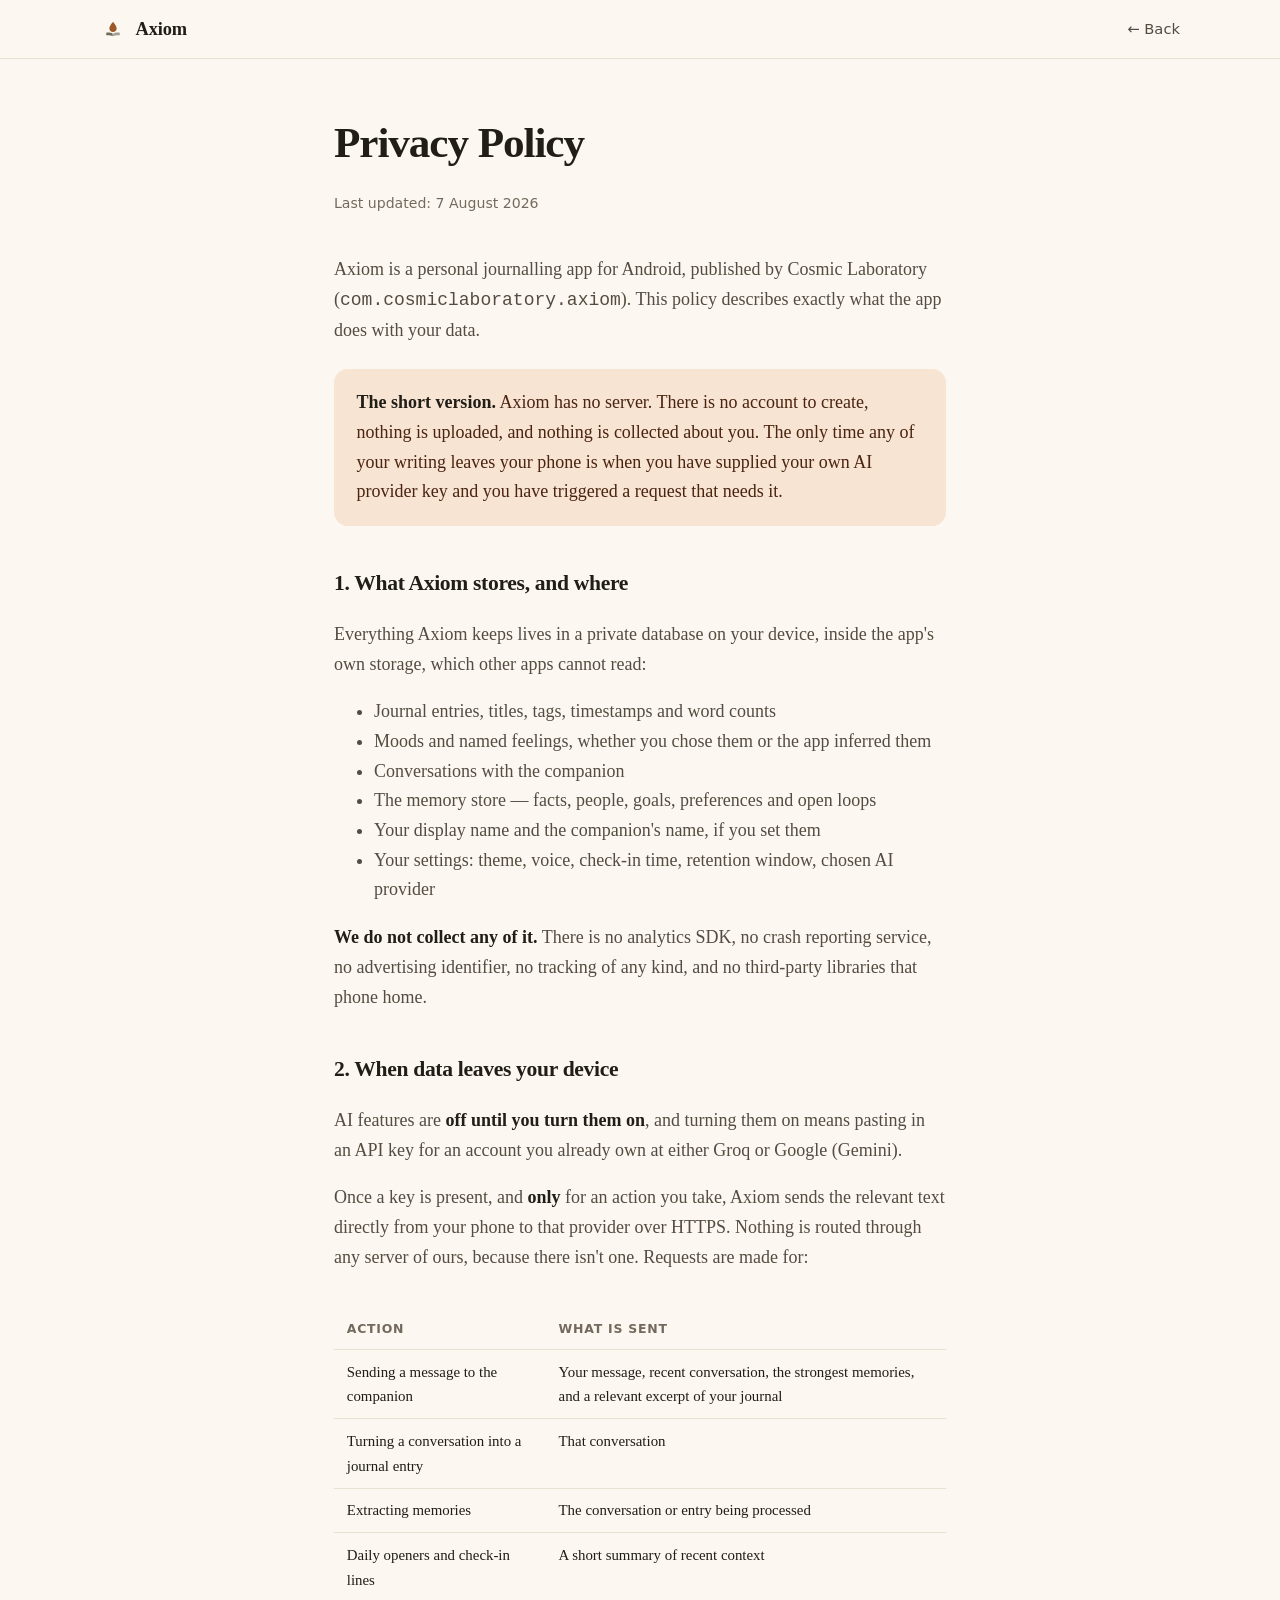
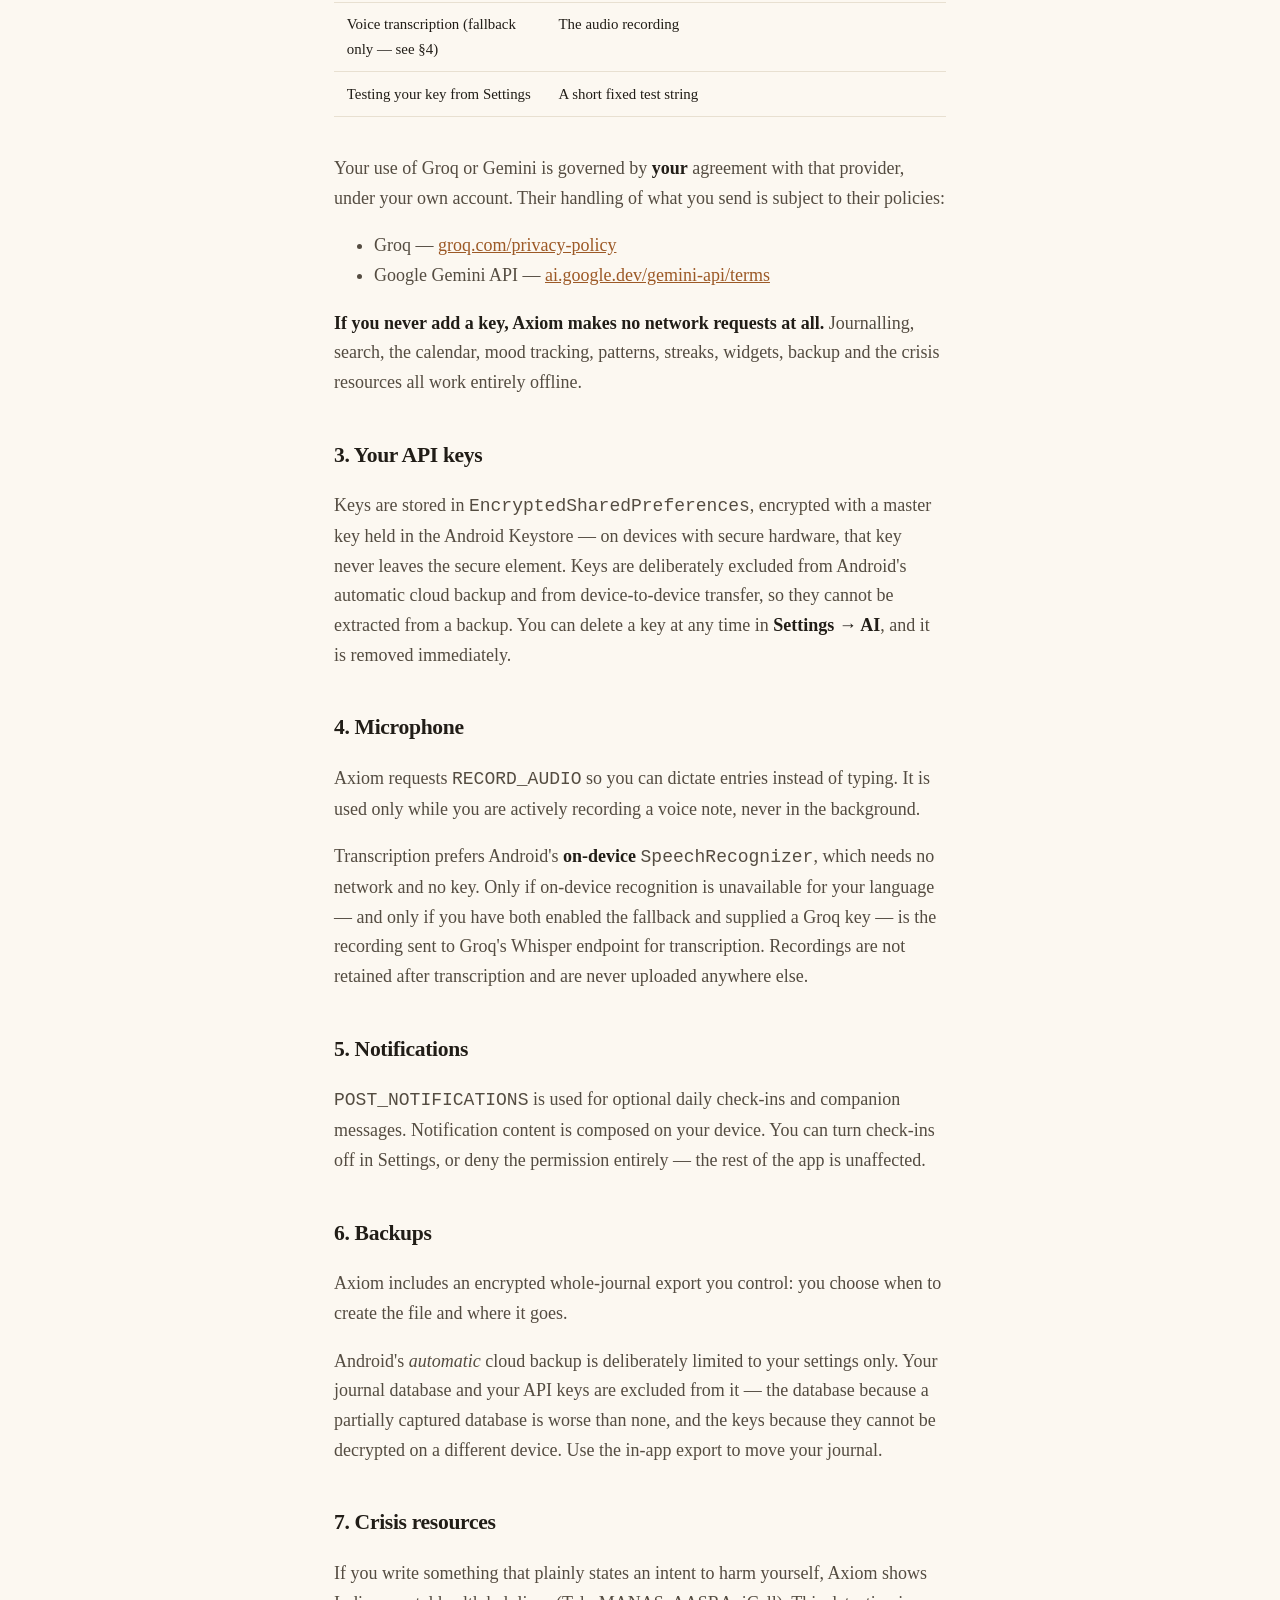
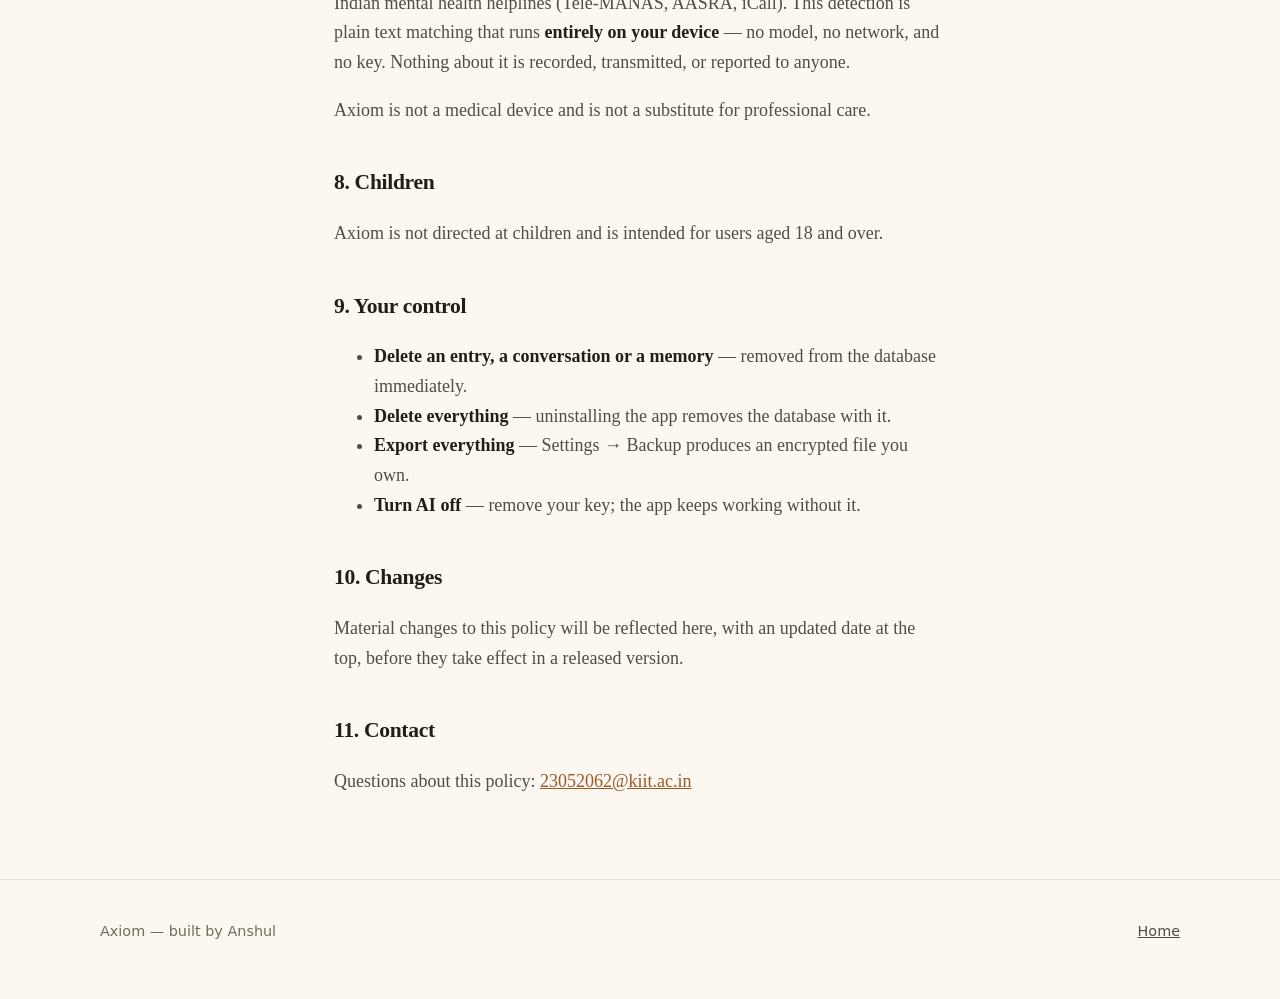
==== privacy.html @ 736e86ac "Axiom showcase site: landing page, privacy policy, screenshots" ====
<!doctype html>
<html lang="en">
<head>
<meta charset="utf-8">
<meta name="viewport" content="width=device-width, initial-scale=1">
<title>Privacy Policy — Axiom</title>
<meta name="description" content="Axiom's privacy policy. No account, no server, no telemetry. Your journal stays on your device.">
<meta name="theme-color" content="#FCF8F1" media="(prefers-color-scheme: light)">
<meta name="theme-color" content="#0D0C0B" media="(prefers-color-scheme: dark)">
<link rel="stylesheet" href="assets/css/style.css">
<link rel="icon" href="data:image/svg+xml,<svg xmlns='http://www.w3.org/2000/svg' viewBox='0 0 108 108'><rect width='108' height='108' rx='24' fill='%230D0C0B'/><path d='M54 24C54 24 69 41 69 51.5C69 59.8 62.3 66.5 54 66.5C45.7 66.5 39 59.8 39 51.5C39 41 54 24 54 24Z' fill='%23DD9A55'/></svg>">
</head>
<body>

<header class="site">
  <div class="wrap">
    <div class="brand">
      <svg width="26" height="26" viewBox="0 0 108 108" aria-hidden="true">
        <path d="M54,24C54,24 69,41 69,51.5C69,59.8 62.3,66.5 54,66.5C45.7,66.5 39,59.8 39,51.5C39,41 54,24 54,24Z" fill="var(--accent)"/>
        <path d="M26,69.5C35,68.1 46,69.7 53,73.5L53,84C46,80.2 35,78.6 26,80Z" fill="var(--ink-faint)"/>
        <path d="M82,69.5C73,68.1 62,69.7 55,73.5L55,84C62,80.2 73,78.6 82,80Z" fill="var(--ink-faint)" opacity=".65"/>
      </svg>
      Axiom
    </div>
    <nav class="site"><a href="index.html">← Back</a></nav>
  </div>
</header>

<main class="wrap doc">

<h1>Privacy Policy</h1>
<p class="updated">Last updated: 7 August 2026</p>

<p>
  Axiom is a personal journalling app for Android, published by Cosmic Laboratory
  (<code>com.cosmiclaboratory.axiom</code>). This policy describes exactly what the app does with
  your data.
</p>

<div class="callout">
  <p>
    <strong>The short version.</strong> Axiom has no server. There is no account to create,
    nothing is uploaded, and nothing is collected about you. The only time any of your writing
    leaves your phone is when you have supplied your own AI provider key and you have triggered a
    request that needs it.
  </p>
</div>

<h2>1. What Axiom stores, and where</h2>
<p>Everything Axiom keeps lives in a private database on your device, inside the app's own storage, which other apps cannot read:</p>
<ul>
  <li>Journal entries, titles, tags, timestamps and word counts</li>
  <li>Moods and named feelings, whether you chose them or the app inferred them</li>
  <li>Conversations with the companion</li>
  <li>The memory store — facts, people, goals, preferences and open loops</li>
  <li>Your display name and the companion's name, if you set them</li>
  <li>Your settings: theme, voice, check-in time, retention window, chosen AI provider</li>
</ul>
<p>
  <strong>We do not collect any of it.</strong> There is no analytics SDK, no crash reporting
  service, no advertising identifier, no tracking of any kind, and no third-party libraries that
  phone home.
</p>

<h2>2. When data leaves your device</h2>
<p>
  AI features are <strong>off until you turn them on</strong>, and turning them on means pasting
  in an API key for an account you already own at either Groq or Google (Gemini).
</p>
<p>
  Once a key is present, and <strong>only</strong> for an action you take, Axiom sends the
  relevant text directly from your phone to that provider over HTTPS. Nothing is routed through
  any server of ours, because there isn't one. Requests are made for:
</p>

<div class="table-scroll">
<table>
  <thead><tr><th>Action</th><th>What is sent</th></tr></thead>
  <tbody>
    <tr><td>Sending a message to the companion</td><td>Your message, recent conversation, the strongest memories, and a relevant excerpt of your journal</td></tr>
    <tr><td>Turning a conversation into a journal entry</td><td>That conversation</td></tr>
    <tr><td>Extracting memories</td><td>The conversation or entry being processed</td></tr>
    <tr><td>Daily openers and check-in lines</td><td>A short summary of recent context</td></tr>
    <tr><td>Voice transcription (fallback only — see §4)</td><td>The audio recording</td></tr>
    <tr><td>Testing your key from Settings</td><td>A short fixed test string</td></tr>
  </tbody>
</table>
</div>

<p>
  Your use of Groq or Gemini is governed by <strong>your</strong> agreement with that provider,
  under your own account. Their handling of what you send is subject to their policies:
</p>
<ul>
  <li>Groq — <a href="https://groq.com/privacy-policy/" rel="noopener">groq.com/privacy-policy</a></li>
  <li>Google Gemini API — <a href="https://ai.google.dev/gemini-api/terms" rel="noopener">ai.google.dev/gemini-api/terms</a></li>
</ul>

<p>
  <strong>If you never add a key, Axiom makes no network requests at all.</strong> Journalling,
  search, the calendar, mood tracking, patterns, streaks, widgets, backup and the crisis resources
  all work entirely offline.
</p>

<h2>3. Your API keys</h2>
<p>
  Keys are stored in <code>EncryptedSharedPreferences</code>, encrypted with a master key held in
  the Android Keystore — on devices with secure hardware, that key never leaves the secure
  element. Keys are deliberately excluded from Android's automatic cloud backup and from
  device-to-device transfer, so they cannot be extracted from a backup. You can delete a key at
  any time in <strong>Settings → AI</strong>, and it is removed immediately.
</p>

<h2>4. Microphone</h2>
<p>
  Axiom requests <code>RECORD_AUDIO</code> so you can dictate entries instead of typing. It is
  used only while you are actively recording a voice note, never in the background.
</p>
<p>
  Transcription prefers Android's <strong>on-device</strong> <code>SpeechRecognizer</code>, which
  needs no network and no key. Only if on-device recognition is unavailable for your language —
  and only if you have both enabled the fallback and supplied a Groq key — is the recording sent
  to Groq's Whisper endpoint for transcription. Recordings are not retained after transcription
  and are never uploaded anywhere else.
</p>

<h2>5. Notifications</h2>
<p>
  <code>POST_NOTIFICATIONS</code> is used for optional daily check-ins and companion messages.
  Notification content is composed on your device. You can turn check-ins off in Settings, or deny
  the permission entirely — the rest of the app is unaffected.
</p>

<h2>6. Backups</h2>
<p>
  Axiom includes an encrypted whole-journal export you control: you choose when to create the file
  and where it goes.
</p>
<p>
  Android's <em>automatic</em> cloud backup is deliberately limited to your settings only. Your
  journal database and your API keys are excluded from it — the database because a partially
  captured database is worse than none, and the keys because they cannot be decrypted on a
  different device. Use the in-app export to move your journal.
</p>

<h2>7. Crisis resources</h2>
<p>
  If you write something that plainly states an intent to harm yourself, Axiom shows Indian mental
  health helplines (Tele-MANAS, AASRA, iCall). This detection is plain text matching that runs
  <strong>entirely on your device</strong> — no model, no network, and no key. Nothing about it is
  recorded, transmitted, or reported to anyone.
</p>
<p>Axiom is not a medical device and is not a substitute for professional care.</p>

<h2>8. Children</h2>
<p>Axiom is not directed at children and is intended for users aged 18 and over.</p>

<h2>9. Your control</h2>
<ul>
  <li><strong>Delete an entry, a conversation or a memory</strong> — removed from the database immediately.</li>
  <li><strong>Delete everything</strong> — uninstalling the app removes the database with it.</li>
  <li><strong>Export everything</strong> — Settings → Backup produces an encrypted file you own.</li>
  <li><strong>Turn AI off</strong> — remove your key; the app keeps working without it.</li>
</ul>

<h2>10. Changes</h2>
<p>
  Material changes to this policy will be reflected here, with an updated date at the top, before
  they take effect in a released version.
</p>

<h2>11. Contact</h2>
<p>Questions about this policy: <a href="mailto:23052062@kiit.ac.in">23052062@kiit.ac.in</a></p>

</main>

<footer class="site">
  <div class="wrap">
    <span>Axiom — built by Anshul</span>
    <span><a href="index.html">Home</a></span>
  </div>
</footer>

</body>
</html>
---- assets/css/style.css ----
/* Axiom — Ember & Paper.
   Palette lifted verbatim from ui/theme/AxiomColors.kt so the site and the app
   are made of the same material. */

:root {
    --canvas: #FCF8F1;
    --surface: #FFFCF7;
    --raised: #FFFFFF;
    --sunken: #F3EDE1;
    --ink: #211D17;
    --ink-muted: #544C41;
    --ink-faint: #736A5D;
    --hairline: #E8E0D1;
    --accent: #9C5926;
    --on-accent: #FFFFFF;
    --accent-soft: #F7E4D2;
    --on-accent-soft: #4A2410;
    --ai-tint: #4E5A8C;
    --positive: #3F6B41;
    --highlight: #FBEAB4;

    --measure: 68ch;
    --radius: 14px;
    --shadow: 0 1px 2px rgba(33, 29, 23, .05), 0 8px 24px rgba(33, 29, 23, .06);
}

@media (prefers-color-scheme: dark) {
    :root {
        --canvas: #0D0C0B;
        --surface: #151312;
        --raised: #1E1B19;
        --sunken: #12100F;
        --ink: #EDE6D9;
        --ink-muted: #A79E90;
        --ink-faint: #857D71;
        --hairline: #26231F;
        --accent: #D99A5B;
        --on-accent: #2A1705;
        --accent-soft: #33261A;
        --on-accent-soft: #EDE6D9;
        --ai-tint: #98A2CF;
        --positive: #7FA97F;
        --highlight: #4A3D18;
        --shadow: 0 1px 2px rgba(0, 0, 0, .4), 0 8px 24px rgba(0, 0, 0, .3);
    }
}

* { box-sizing: border-box; }

html { scroll-behavior: smooth; }

body {
    margin: 0;
    background: var(--canvas);
    color: var(--ink);
    font-family: ui-serif, Georgia, "Iowan Old Style", "Times New Roman", serif;
    font-size: 18px;
    line-height: 1.65;
    -webkit-font-smoothing: antialiased;
    overflow-x: hidden;
}

.ui {
    font-family: ui-sans-serif, system-ui, -apple-system, "Segoe UI", Roboto, sans-serif;
}

.wrap {
    width: min(1080px, calc(100% - 2.5rem));
    margin-inline: auto;
}

/* ---- header ---------------------------------------------------------- */

header.site {
    position: sticky;
    top: 0;
    z-index: 10;
    background: color-mix(in srgb, var(--canvas) 88%, transparent);
    backdrop-filter: blur(12px);
    border-bottom: 1px solid var(--hairline);
}

header.site .wrap {
    display: flex;
    align-items: center;
    justify-content: space-between;
    gap: 1rem;
    padding: .85rem 0;
}

.brand {
    display: flex;
    align-items: center;
    gap: .6rem;
    font-weight: 600;
    font-size: 1.15rem;
    letter-spacing: -.01em;
}

.brand svg { display: block; }

nav.site {
    display: flex;
    gap: 1.5rem;
    font-family: ui-sans-serif, system-ui, sans-serif;
    font-size: .92rem;
}

nav.site a {
    color: var(--ink-muted);
    text-decoration: none;
}

nav.site a:hover { color: var(--accent); }

@media (max-width: 640px) {
    nav.site { display: none; }
}

/* ---- hero ------------------------------------------------------------ */

.hero {
    padding: 5.5rem 0 3rem;
    text-align: center;
}

.hero h1 {
    font-size: clamp(2.4rem, 6vw, 4rem);
    line-height: 1.08;
    letter-spacing: -.025em;
    margin: 0 0 1.2rem;
    max-width: 16ch;
    margin-inline: auto;
}

.hero .lead {
    font-size: clamp(1.05rem, 2.2vw, 1.3rem);
    color: var(--ink-muted);
    max-width: 54ch;
    margin: 0 auto 2rem;
}

.pills {
    display: flex;
    flex-wrap: wrap;
    gap: .5rem;
    justify-content: center;
    font-family: ui-sans-serif, system-ui, sans-serif;
    font-size: .82rem;
}

.pill {
    background: var(--accent-soft);
    color: var(--on-accent-soft);
    border-radius: 999px;
    padding: .3rem .85rem;
    white-space: nowrap;
}

/* ---- phone rail ------------------------------------------------------ */

.rail {
    display: flex;
    gap: 1.25rem;
    overflow-x: auto;
    padding: 2.5rem .25rem 3rem;
    scroll-snap-type: x mandatory;
    scrollbar-width: thin;
}

.rail figure {
    margin: 0;
    flex: 0 0 auto;
    width: 236px;
    scroll-snap-align: center;
}

.phone {
    border-radius: 26px;
    border: 1px solid var(--hairline);
    box-shadow: var(--shadow);
    overflow: hidden;
    background: var(--raised);
    aspect-ratio: 1080 / 2400;
}

.phone img {
    display: block;
    width: 100%;
    height: 100%;
    object-fit: cover;
}

.rail figcaption {
    font-family: ui-sans-serif, system-ui, sans-serif;
    font-size: .84rem;
    color: var(--ink-faint);
    text-align: center;
    margin-top: .7rem;
    padding-inline: .4rem;
}

/* ---- sections -------------------------------------------------------- */

section { padding: 3.5rem 0; }

section > .wrap > h2 {
    font-size: clamp(1.7rem, 3.4vw, 2.3rem);
    letter-spacing: -.02em;
    margin: 0 0 .5rem;
}

.section-lead {
    color: var(--ink-muted);
    max-width: var(--measure);
    margin: 0 0 2.5rem;
}

.grid {
    display: grid;
    grid-template-columns: repeat(auto-fit, minmax(260px, 1fr));
    gap: 1.1rem;
}

.card {
    background: var(--surface);
    border: 1px solid var(--hairline);
    border-radius: var(--radius);
    padding: 1.4rem 1.5rem;
}

.card h3 {
    font-size: 1.12rem;
    margin: 0 0 .5rem;
    letter-spacing: -.01em;
}

.card p {
    margin: 0;
    color: var(--ink-muted);
    font-size: .97rem;
}

.card .tag {
    display: inline-block;
    font-family: ui-sans-serif, system-ui, sans-serif;
    font-size: .7rem;
    letter-spacing: .07em;
    text-transform: uppercase;
    color: var(--accent);
    margin-bottom: .55rem;
}

/* ---- privacy band ---------------------------------------------------- */

.band {
    background: var(--sunken);
    border-block: 1px solid var(--hairline);
}

.band .wrap {
    max-width: var(--measure);
    text-align: center;
}

.band h2 { margin-top: 0; }

.band p { color: var(--ink-muted); }

/* ---- engineering ----------------------------------------------------- */

.eng {
    display: grid;
    grid-template-columns: repeat(auto-fit, minmax(300px, 1fr));
    gap: 1.1rem;
}

.eng article {
    background: var(--surface);
    border: 1px solid var(--hairline);
    border-left: 3px solid var(--accent);
    border-radius: var(--radius);
    padding: 1.4rem 1.5rem;
}

.eng h3 {
    font-size: 1.08rem;
    margin: 0 0 .55rem;
}

.eng p {
    margin: 0 0 .7rem;
    font-size: .95rem;
    color: var(--ink-muted);
}

.eng p:last-child { margin-bottom: 0; }

.eng code, .stat code {
    font-family: ui-monospace, "SF Mono", Menlo, Consolas, monospace;
    font-size: .86em;
    background: var(--sunken);
    padding: .1em .35em;
    border-radius: 4px;
    color: var(--ink);
}

.stats {
    display: grid;
    grid-template-columns: repeat(auto-fit, minmax(140px, 1fr));
    gap: 1px;
    background: var(--hairline);
    border: 1px solid var(--hairline);
    border-radius: var(--radius);
    overflow: hidden;
    margin-bottom: 2.5rem;
}

.stat {
    background: var(--surface);
    padding: 1.2rem 1rem;
    text-align: center;
}

.stat b {
    display: block;
    font-size: 1.75rem;
    letter-spacing: -.02em;
    line-height: 1.1;
}

.stat span {
    font-family: ui-sans-serif, system-ui, sans-serif;
    font-size: .78rem;
    color: var(--ink-faint);
}

/* ---- footer ---------------------------------------------------------- */

footer.site {
    border-top: 1px solid var(--hairline);
    padding: 2.5rem 0 3.5rem;
    font-family: ui-sans-serif, system-ui, sans-serif;
    font-size: .9rem;
    color: var(--ink-faint);
}

footer.site .wrap {
    display: flex;
    flex-wrap: wrap;
    gap: 1rem;
    justify-content: space-between;
    align-items: center;
}

footer.site a { color: var(--ink-muted); }

/* ---- long-form (privacy) --------------------------------------------- */

.doc {
    max-width: var(--measure);
    padding-block: 3rem 4rem;
}

.doc h1 {
    font-size: clamp(2rem, 5vw, 2.7rem);
    letter-spacing: -.025em;
    margin: 0 0 .3rem;
}

.doc .updated {
    font-family: ui-sans-serif, system-ui, sans-serif;
    font-size: .88rem;
    color: var(--ink-faint);
    margin-bottom: 2.5rem;
}

.doc h2 {
    font-size: 1.35rem;
    letter-spacing: -.015em;
    margin: 2.5rem 0 .6rem;
}

.doc p, .doc li { color: var(--ink-muted); }

.doc strong { color: var(--ink); }

.doc a { color: var(--accent); }

.doc table {
    width: 100%;
    border-collapse: collapse;
    font-size: .93rem;
    margin: 1.2rem 0;
}

.doc th, .doc td {
    text-align: left;
    padding: .6rem .8rem;
    border-bottom: 1px solid var(--hairline);
    vertical-align: top;
}

.doc th {
    font-family: ui-sans-serif, system-ui, sans-serif;
    font-size: .78rem;
    letter-spacing: .06em;
    text-transform: uppercase;
    color: var(--ink-faint);
}

.table-scroll { overflow-x: auto; }

.callout {
    background: var(--accent-soft);
    color: var(--on-accent-soft);
    border-radius: var(--radius);
    padding: 1.2rem 1.4rem;
    margin: 1.5rem 0;
}

.callout p { color: inherit; margin: 0; }
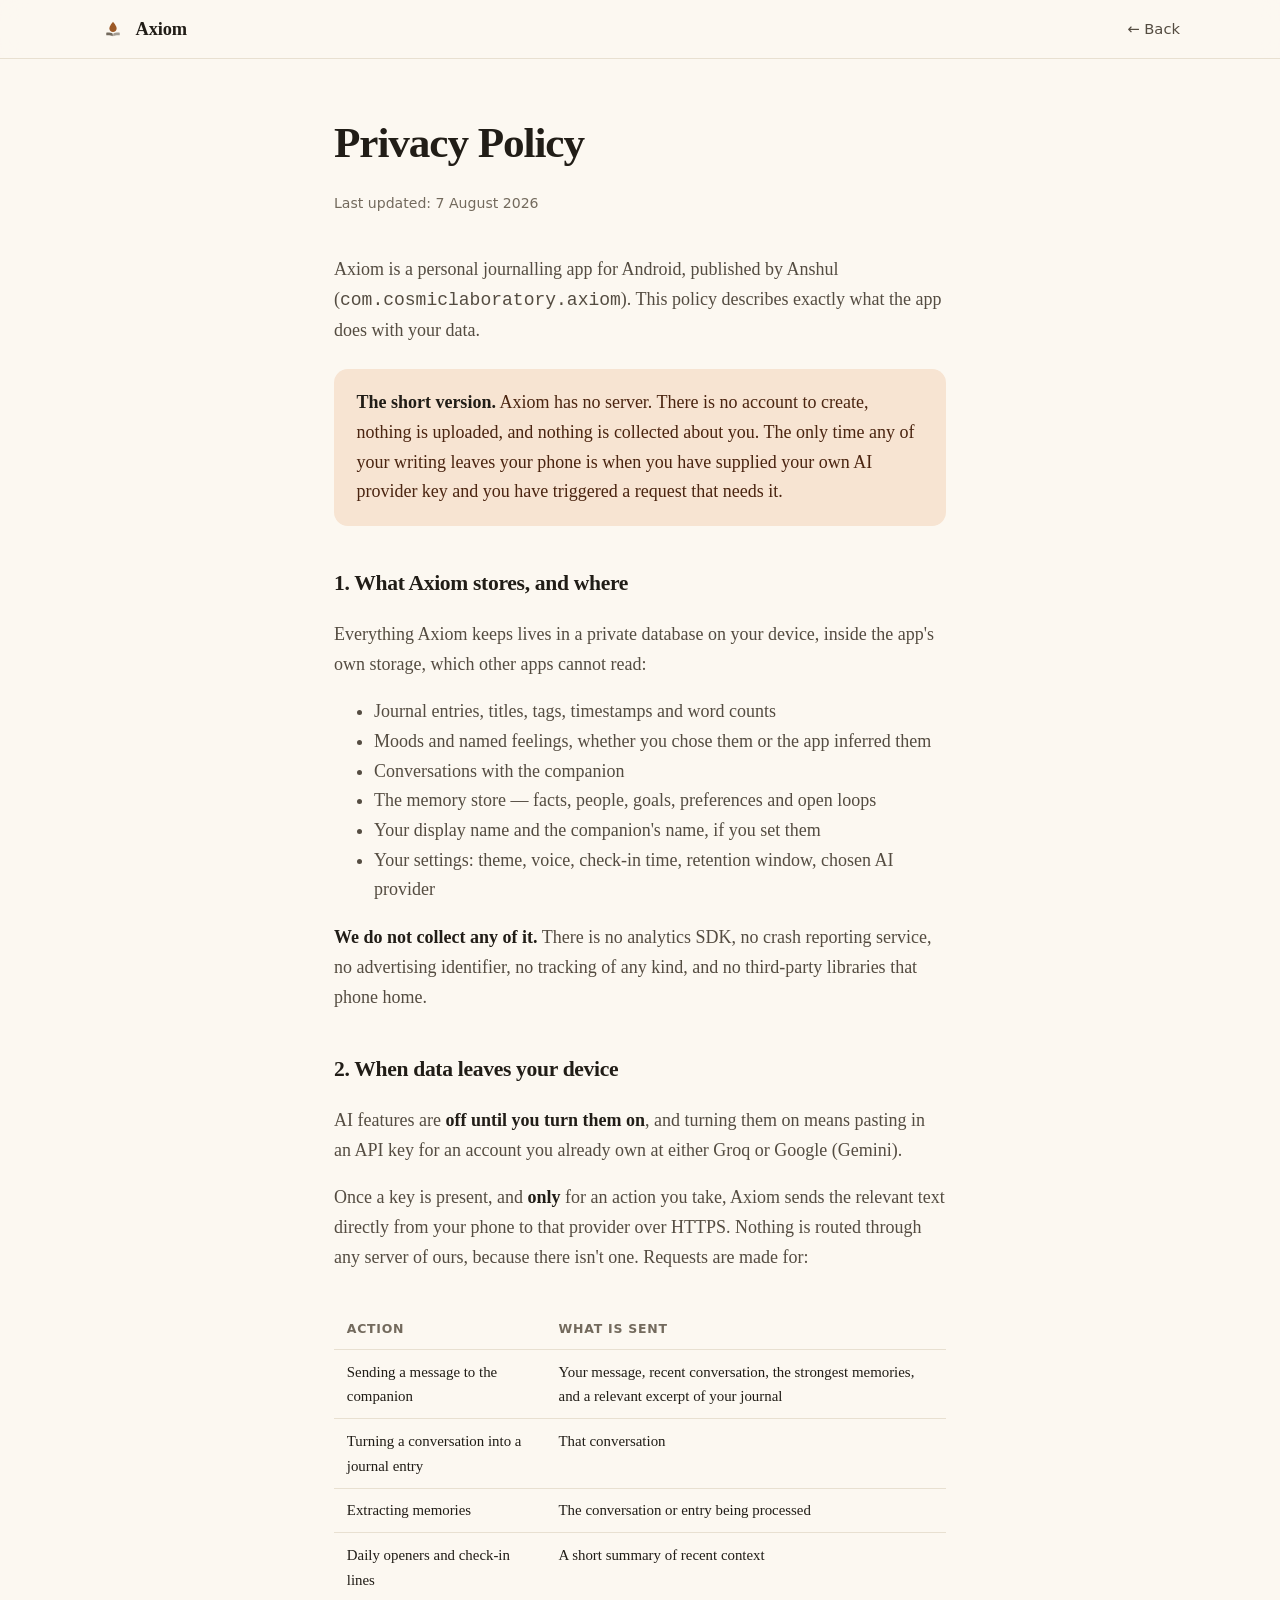
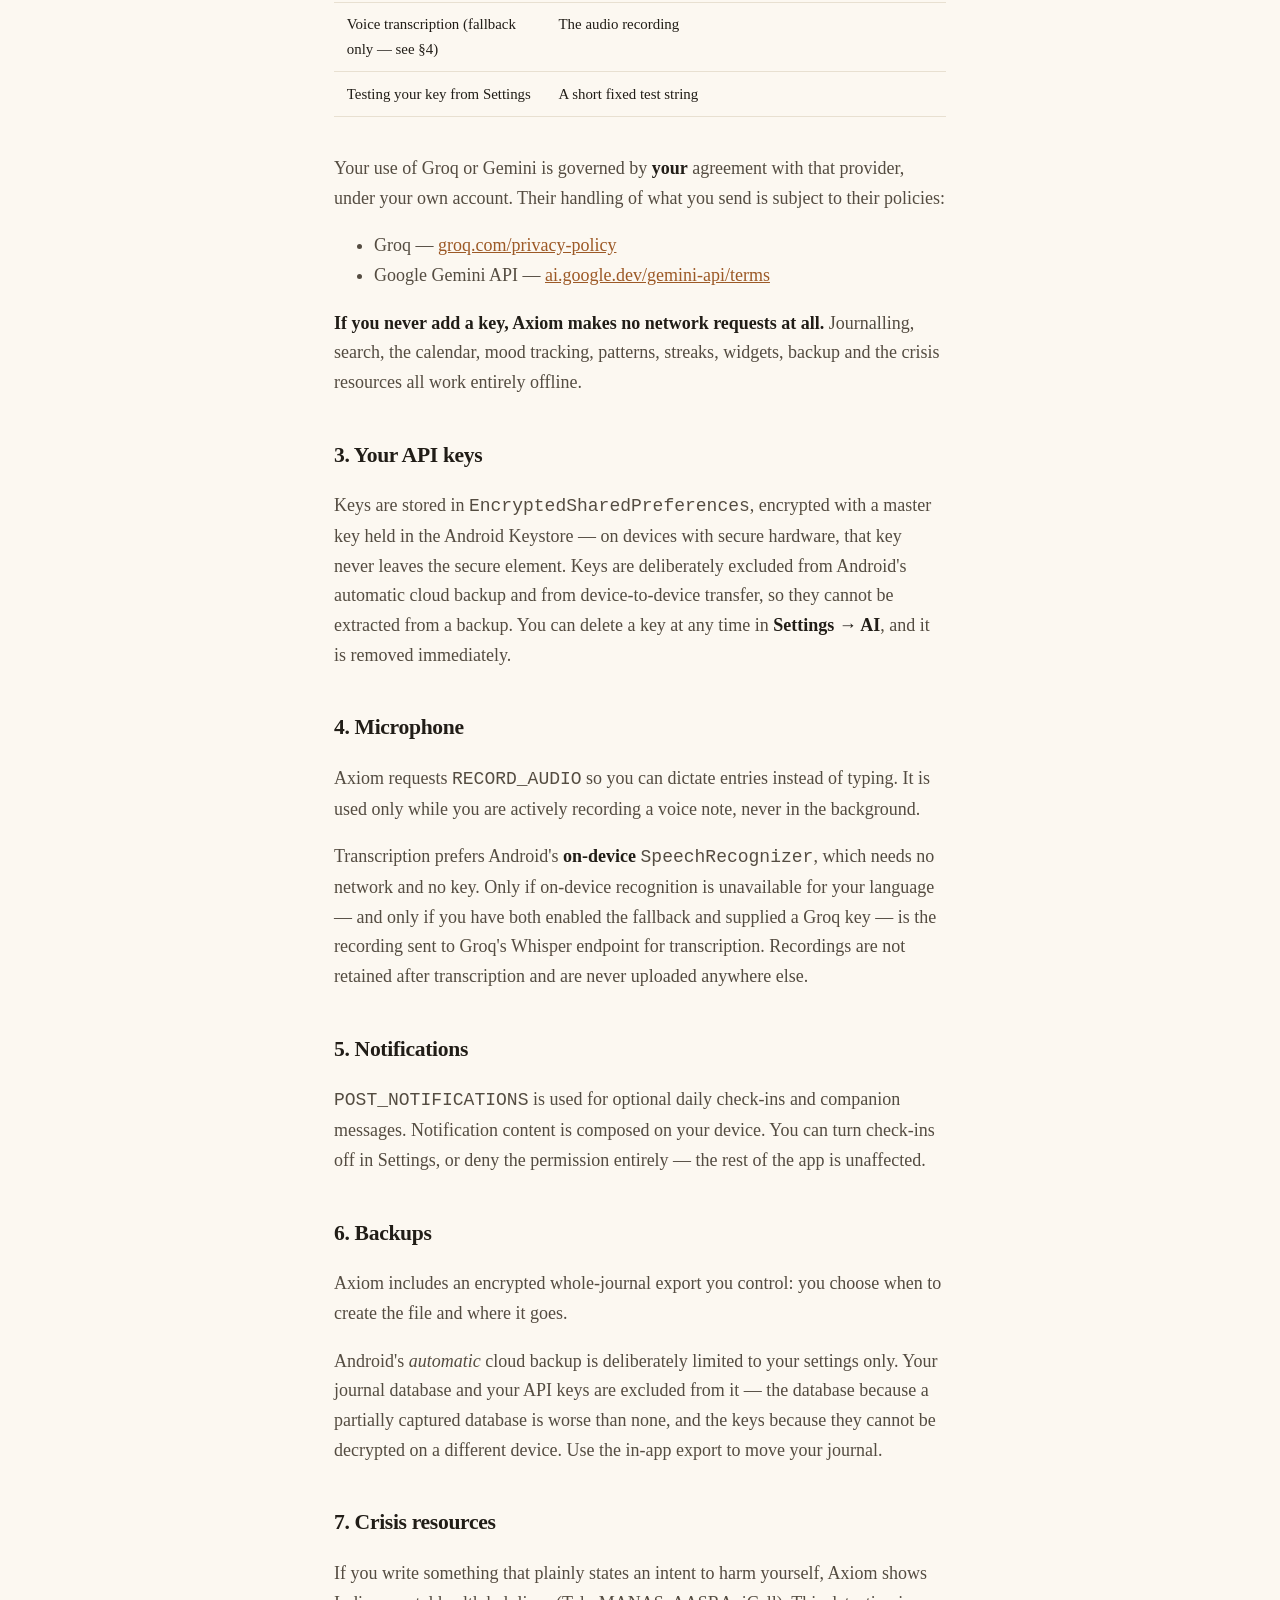
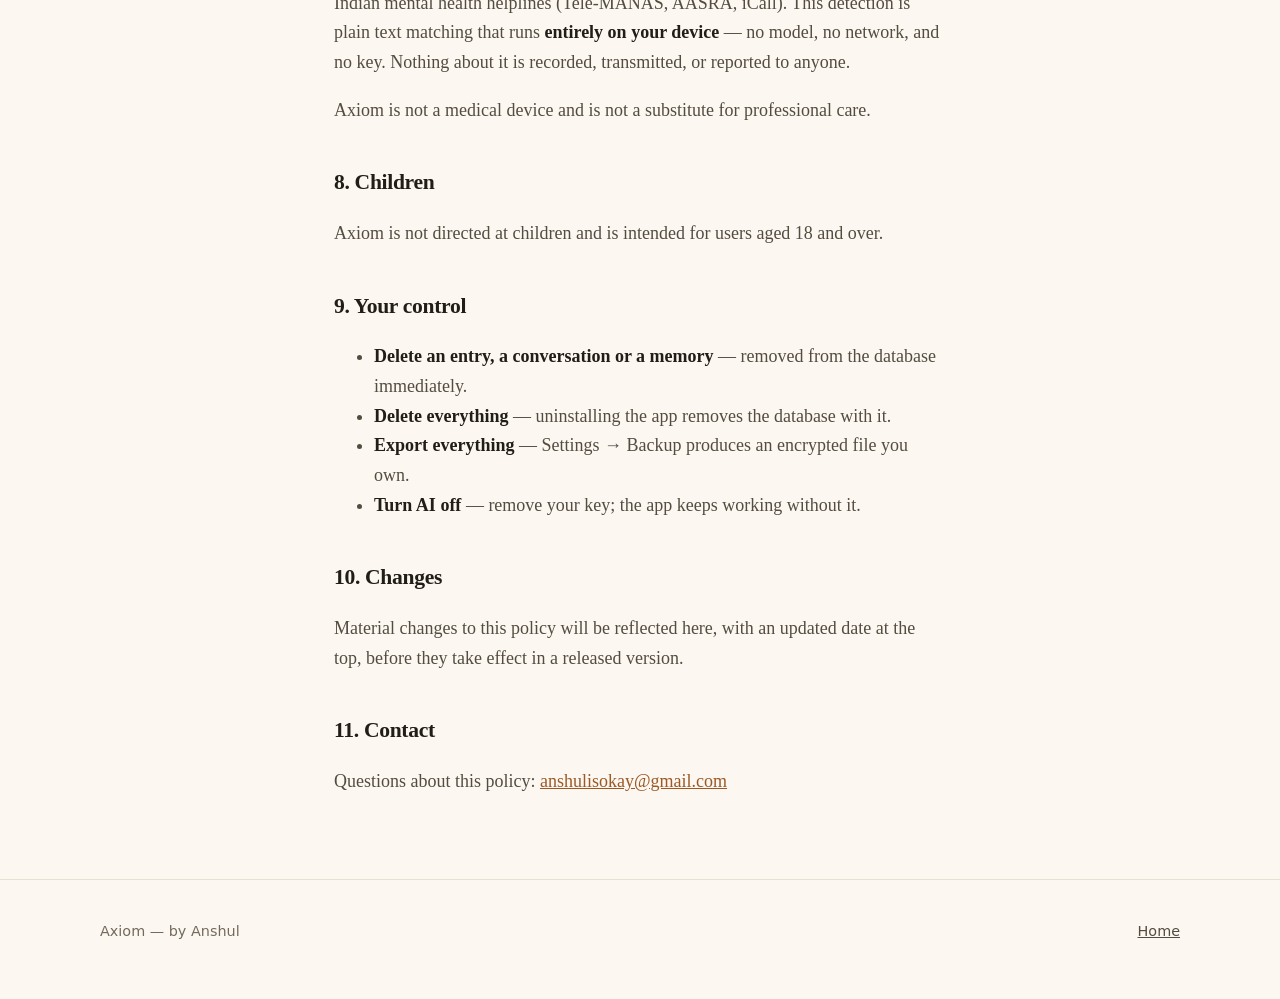
==== commit 95ace10d: "Screenshots wrap in a grid instead of a horizontal scroller A scroll rail needs shift+wheel on a mou" ====
--- a/privacy.html
+++ b/privacy.html
@@ -32,7 +32,7 @@
 <p class="updated">Last updated: 7 August 2026</p>
 
 <p>
-  Axiom is a personal journalling app for Android, published by Cosmic Laboratory
+  Axiom is a personal journalling app for Android, published by Anshul
   (<code>com.cosmiclaboratory.axiom</code>). This policy describes exactly what the app does with
   your data.
 </p>
@@ -170,13 +170,13 @@
 </p>
 
 <h2>11. Contact</h2>
-<p>Questions about this policy: <a href="mailto:23052062@kiit.ac.in">23052062@kiit.ac.in</a></p>
+<p>Questions about this policy: <a href="mailto:anshulisokay@gmail.com">anshulisokay@gmail.com</a></p>
 
 </main>
 
 <footer class="site">
   <div class="wrap">
-    <span>Axiom — built by Anshul</span>
+    <span>Axiom — by Anshul</span>
     <span><a href="index.html">Home</a></span>
   </div>
 </footer>
--- a/assets/css/style.css
+++ b/assets/css/style.css
@@ -47,7 +47,17 @@
 
 * { box-sizing: border-box; }
 
-html { scroll-behavior: smooth; }
+/* `clip` rather than `hidden`: overflow-x:hidden on html/body makes it a scroll
+   container, which is what breaks position:sticky headers in several browsers.
+   `clip` prevents sideways overflow without creating one. */
+html {
+    scroll-behavior: smooth;
+    overflow-x: clip;
+}
+
+@media (prefers-reduced-motion: reduce) {
+    html { scroll-behavior: auto; }
+}
 
 body {
     margin: 0;
@@ -57,7 +67,6 @@
     font-size: 18px;
     line-height: 1.65;
     -webkit-font-smoothing: antialiased;
-    overflow-x: hidden;
 }
 
 .ui {
@@ -157,26 +166,26 @@
     white-space: nowrap;
 }
 
-/* ---- phone rail ------------------------------------------------------ */
-
-.rail {
-    display: flex;
-    gap: 1.25rem;
-    overflow-x: auto;
-    padding: 2.5rem .25rem 3rem;
-    scroll-snap-type: x mandatory;
-    scrollbar-width: thin;
-}
-
-.rail figure {
+/* ---- screenshots ------------------------------------------------------
+
+   A wrapping grid, not a horizontal scroller. A scroll rail needs shift+wheel
+   on a mouse and shows no scrollbar at all on systems with overlay scrollbars,
+   so it reads as broken even when it works. Wrapping needs no gesture anyone
+   has to know about, and it keyboard-tabs and screen-reads correctly for free. */
+
+.shots {
+    display: grid;
+    grid-template-columns: repeat(auto-fill, minmax(170px, 1fr));
+    gap: 1.6rem 1.25rem;
+    padding: 2.5rem 0 1rem;
+    list-style: none;
     margin: 0;
-    flex: 0 0 auto;
-    width: 236px;
-    scroll-snap-align: center;
-}
+}
+
+.shots figure { margin: 0; }
 
 .phone {
-    border-radius: 26px;
+    border-radius: 22px;
     border: 1px solid var(--hairline);
     box-shadow: var(--shadow);
     overflow: hidden;
@@ -191,14 +200,68 @@
     object-fit: cover;
 }
 
-.rail figcaption {
-    font-family: ui-sans-serif, system-ui, sans-serif;
-    font-size: .84rem;
+.shots figcaption {
+    font-family: ui-sans-serif, system-ui, sans-serif;
+    font-size: .82rem;
+    line-height: 1.45;
     color: var(--ink-faint);
     text-align: center;
     margin-top: .7rem;
-    padding-inline: .4rem;
-}
+}
+
+/* Tap or click to enlarge. Progressive enhancement: with JS off this is a
+   plain button that does nothing, and the grid is still perfectly readable. */
+.shots button {
+    display: block;
+    width: 100%;
+    padding: 0;
+    border: 0;
+    background: none;
+    cursor: zoom-in;
+    border-radius: 22px;
+}
+
+.shots button:focus-visible {
+    outline: 2px solid var(--accent);
+    outline-offset: 4px;
+}
+
+@media (hover: hover) {
+    .shots button { transition: transform .18s ease; }
+    .shots button:hover { transform: translateY(-3px); }
+}
+
+@media (prefers-reduced-motion: reduce) {
+    .shots button { transition: none; }
+    .shots button:hover { transform: none; }
+}
+
+/* ---- lightbox --------------------------------------------------------- */
+
+#zoom {
+    position: fixed;
+    inset: 0;
+    z-index: 50;
+    display: none;
+    place-items: center;
+    padding: 2rem 1rem;
+    background: color-mix(in srgb, #0D0C0B 88%, transparent);
+    backdrop-filter: blur(6px);
+    cursor: zoom-out;
+    border: 0;
+}
+
+#zoom[open] { display: grid; }
+
+#zoom img {
+    max-width: min(420px, 92vw);
+    max-height: 88vh;
+    width: auto;
+    border-radius: 22px;
+    box-shadow: 0 20px 60px rgba(0, 0, 0, .5);
+}
+
+#zoom::backdrop { background: transparent; }
 
 /* ---- sections -------------------------------------------------------- */
 
